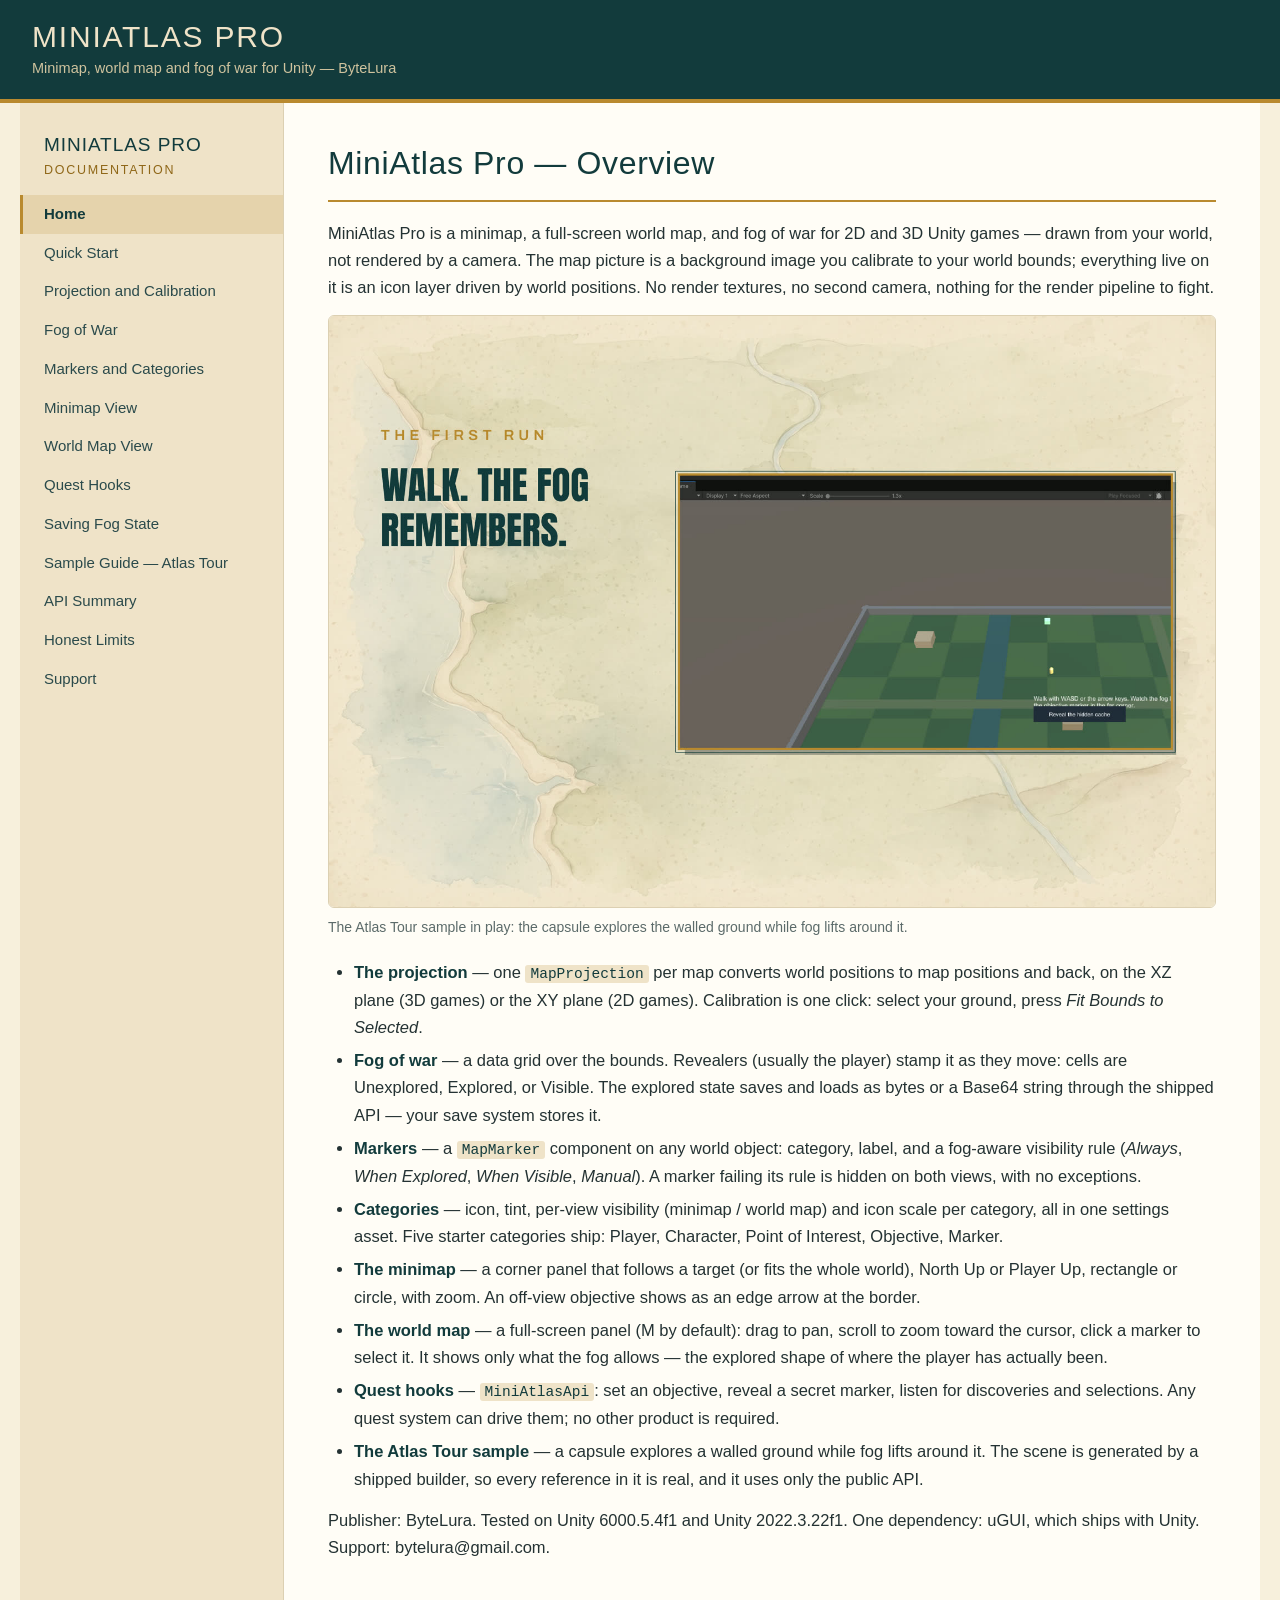
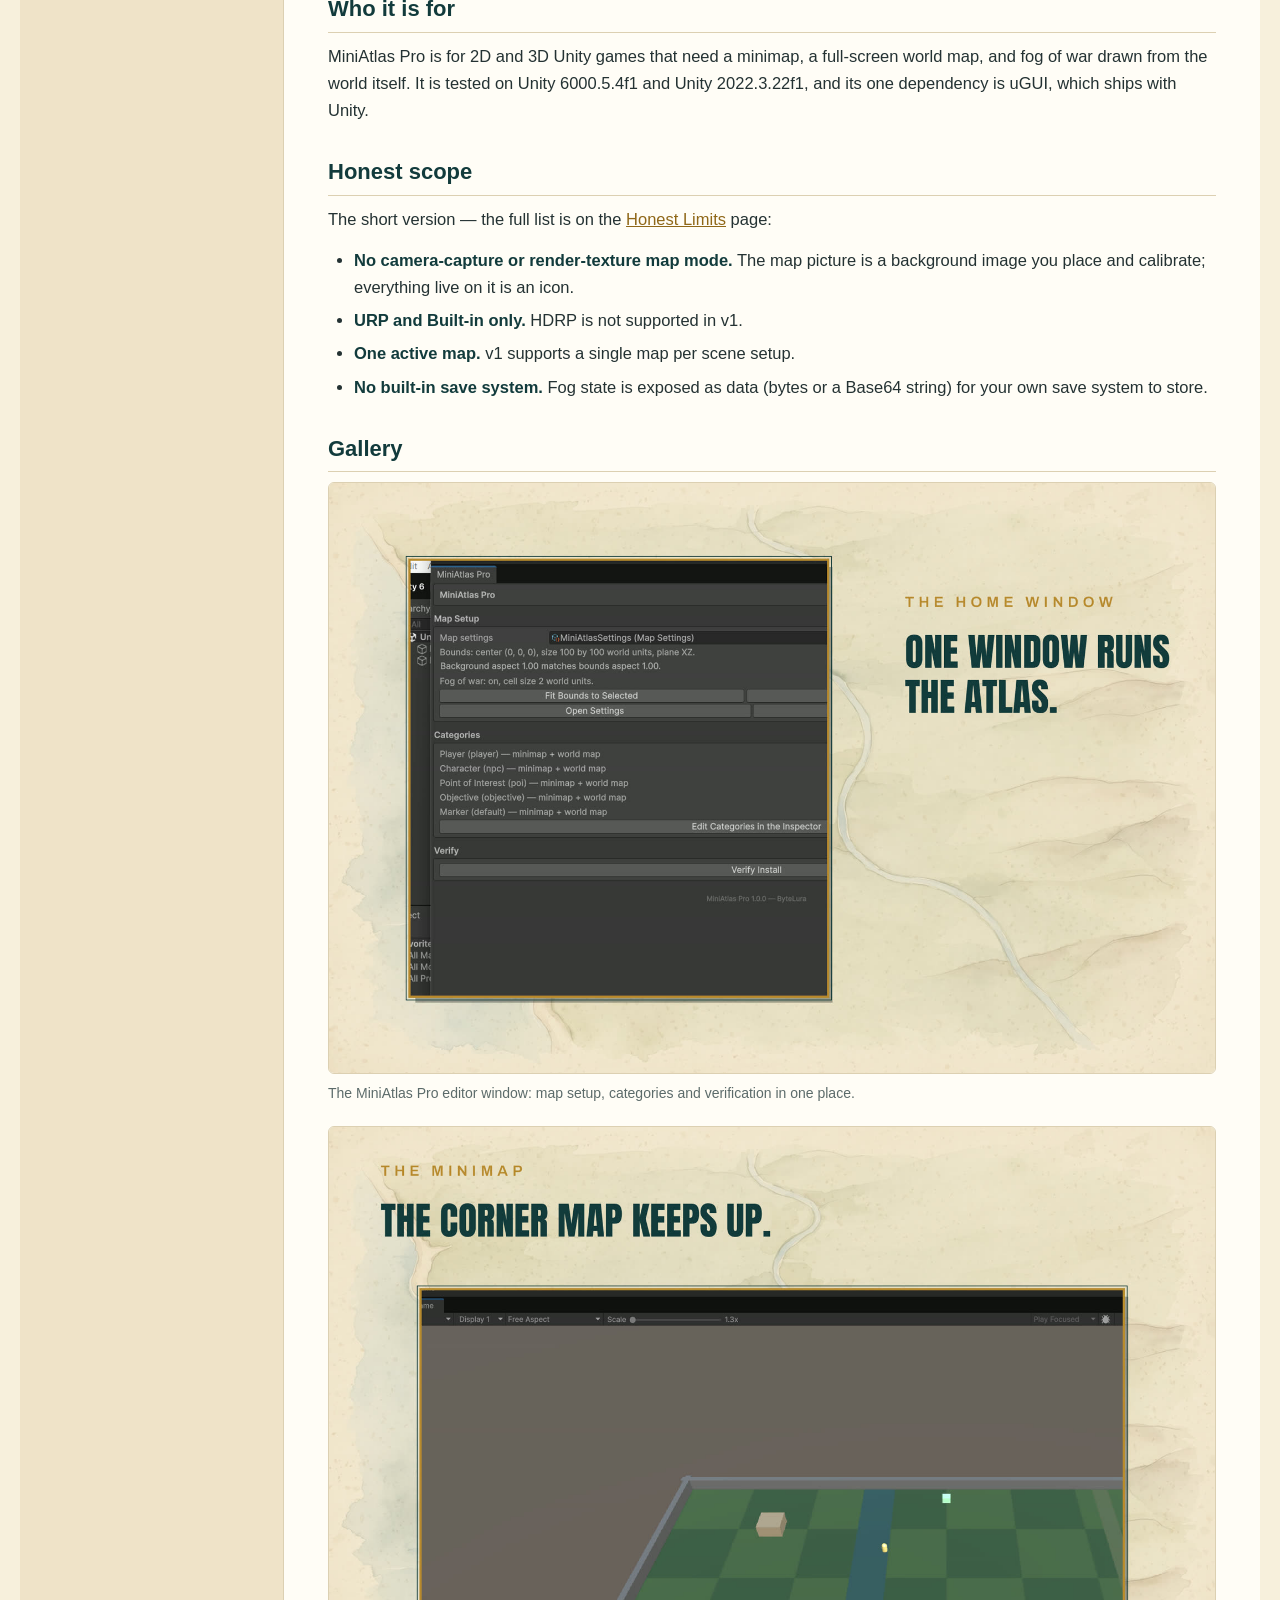
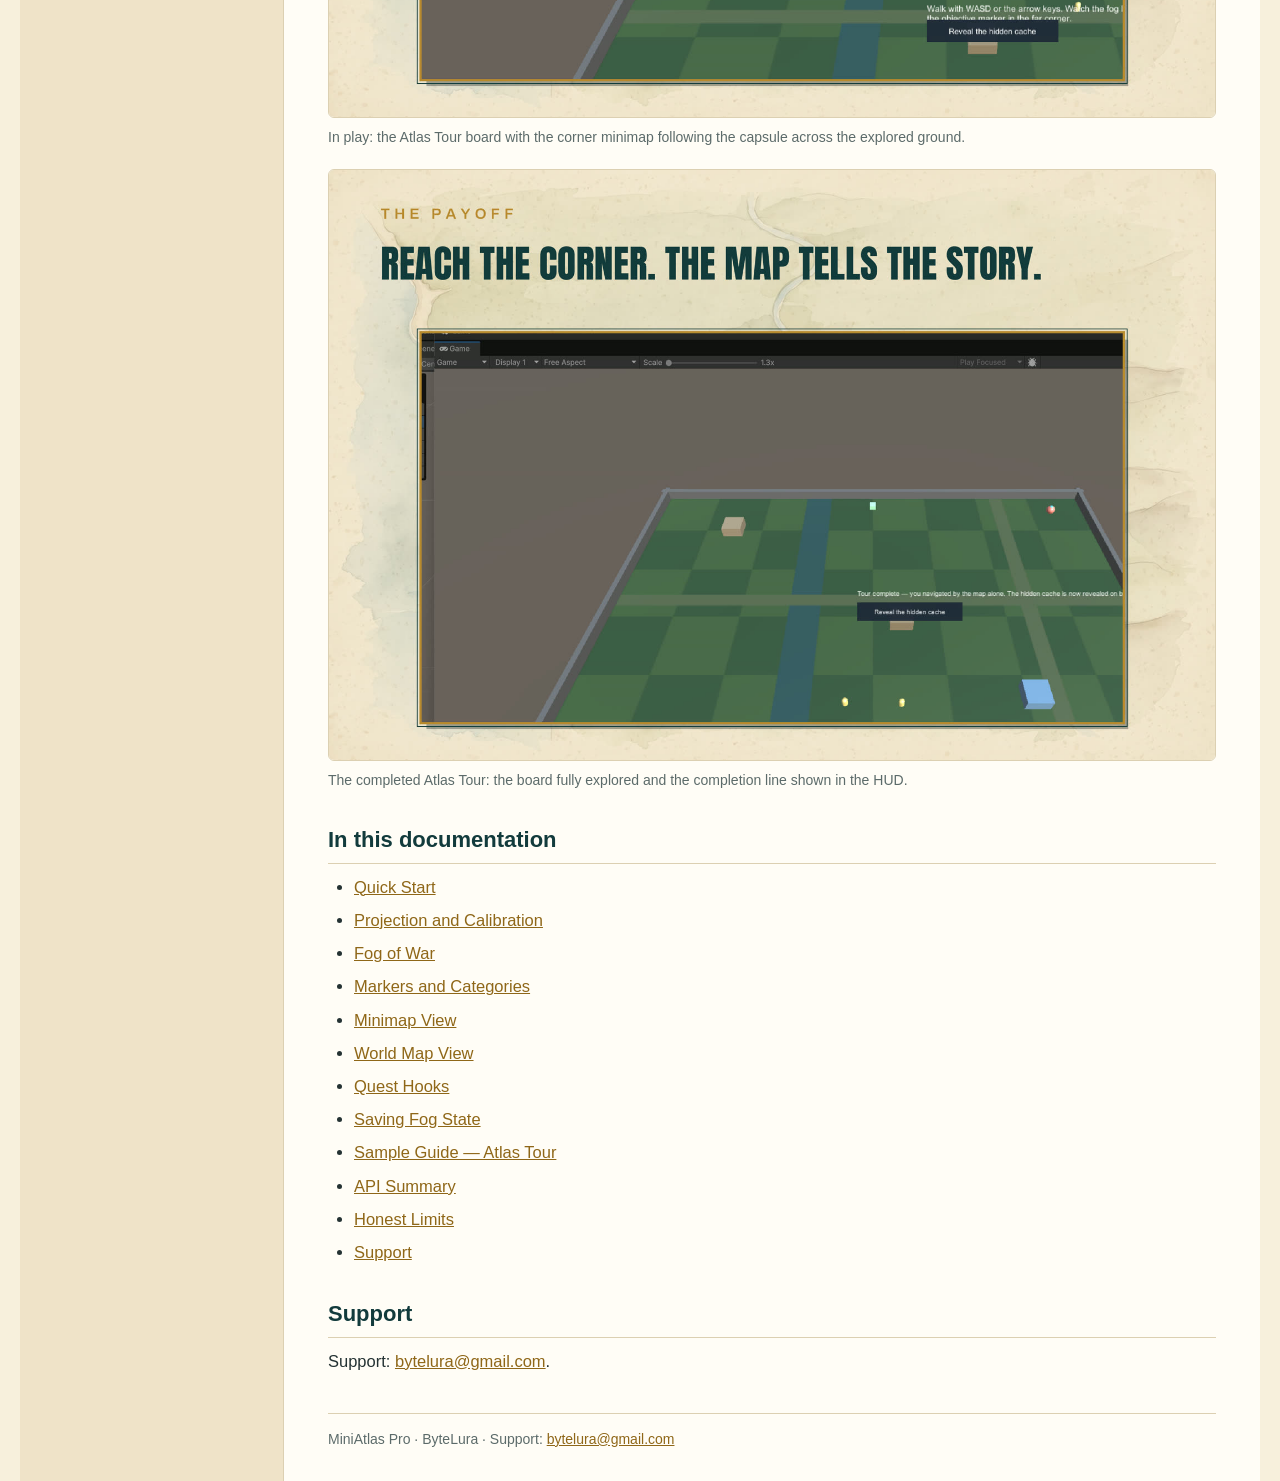
==== index.html @ b771d697 "ByteLura documentation site — initial publish" ====
<!DOCTYPE html>
<html lang="en">
<head>
<meta charset="utf-8">
<meta name="viewport" content="width=device-width, initial-scale=1">
<title>MiniAtlas Pro — Overview — MiniAtlas Pro Documentation · ByteLura</title>
<link rel="stylesheet" href="style.css">
</head>
<body>
<header class="site-header">
  <div class="site-name">MiniAtlas Pro</div>
  <div class="site-tag">Minimap, world map and fog of war for Unity — ByteLura</div>
</header>
<div class="layout">
<aside class="sidebar"><div class="side-title">MiniAtlas Pro</div><div class="side-sub">Documentation</div><nav><ul><li><a href="index.html" class="active">Home</a></li><li><a href="quick-start.html">Quick Start</a></li><li><a href="projection-and-calibration.html">Projection and Calibration</a></li><li><a href="fog-of-war.html">Fog of War</a></li><li><a href="markers-and-categories.html">Markers and Categories</a></li><li><a href="minimap-view.html">Minimap View</a></li><li><a href="world-map-view.html">World Map View</a></li><li><a href="quest-hooks.html">Quest Hooks</a></li><li><a href="saving-fog-state.html">Saving Fog State</a></li><li><a href="sample-guide.html">Sample Guide — Atlas Tour</a></li><li><a href="api-summary.html">API Summary</a></li><li><a href="honest-limits.html">Honest Limits</a></li><li><a href="support.html">Support</a></li></ul></nav></aside>
<main class="content">
<h1>MiniAtlas Pro — Overview</h1>
<p>MiniAtlas Pro is a minimap, a full-screen world map, and fog of war for 2D and 3D Unity games — drawn from your world, not rendered by a camera. The map picture is a background image you calibrate to your world bounds; everything live on it is an icon layer driven by world positions. No render textures, no second camera, nothing for the render pipeline to fight.</p>
<figure class="doc-hero"><img src="images/hero.jpg" alt="Atlas Tour sample in play, with fog lifting around the exploring capsule"><figcaption>The Atlas Tour sample in play: the capsule explores the walled ground while fog lifts around it.</figcaption></figure>
<ul><li><strong>The projection</strong> — one <code>MapProjection</code> per map converts world positions to map positions and back, on the XZ plane (3D games) or the XY plane (2D games). Calibration is one click: select your ground, press <em>Fit Bounds to Selected</em>.</li><li><strong>Fog of war</strong> — a data grid over the bounds. Revealers (usually the player) stamp it as they move: cells are Unexplored, Explored, or Visible. The explored state saves and loads as bytes or a Base64 string through the shipped API — your save system stores it.</li><li><strong>Markers</strong> — a <code>MapMarker</code> component on any world object: category, label, and a fog-aware visibility rule (<em>Always</em>, <em>When Explored</em>, <em>When Visible</em>, <em>Manual</em>). A marker failing its rule is hidden on both views, with no exceptions.</li><li><strong>Categories</strong> — icon, tint, per-view visibility (minimap / world map) and icon scale per category, all in one settings asset. Five starter categories ship: Player, Character, Point of Interest, Objective, Marker.</li><li><strong>The minimap</strong> — a corner panel that follows a target (or fits the whole world), North Up or Player Up, rectangle or circle, with zoom. An off-view objective shows as an edge arrow at the border.</li><li><strong>The world map</strong> — a full-screen panel (M by default): drag to pan, scroll to zoom toward the cursor, click a marker to select it. It shows only what the fog allows — the explored shape of where the player has actually been.</li><li><strong>Quest hooks</strong> — <code>MiniAtlasApi</code>: set an objective, reveal a secret marker, listen for discoveries and selections. Any quest system can drive them; no other product is required.</li><li><strong>The Atlas Tour sample</strong> — a capsule explores a walled ground while fog lifts around it. The scene is generated by a shipped builder, so every reference in it is real, and it uses only the public API.</li></ul>
<p>Publisher: ByteLura. Tested on Unity 6000.5.4f1 and Unity 2022.3.22f1. One dependency: uGUI, which ships with Unity. Support: bytelura@gmail.com.</p>
<h2>Who it is for</h2>
<p>MiniAtlas Pro is for 2D and 3D Unity games that need a minimap, a
full-screen world map, and fog of war drawn from the world itself. It is
tested on Unity 6000.5.4f1 and Unity 2022.3.22f1, and its one dependency
is uGUI, which ships with Unity.</p>
<h2>Honest scope</h2>
<p>The short version — the full list is on the
<a href="honest-limits.html">Honest Limits</a> page:</p>
<ul>
<li><strong>No camera-capture or render-texture map mode.</strong> The map
picture is a background image you place and calibrate; everything live on
it is an icon.</li>
<li><strong>URP and Built-in only.</strong> HDRP is not supported in v1.</li>
<li><strong>One active map.</strong> v1 supports a single map per scene
setup.</li>
<li><strong>No built-in save system.</strong> Fog state is exposed as data
(bytes or a Base64 string) for your own save system to store.</li>
</ul>
<h2>Gallery</h2>
<figure class="doc-shot"><img src="images/editor-welcome.jpg" alt="MiniAtlas Pro editor window showing map setup and categories"><figcaption>The MiniAtlas Pro editor window: map setup, categories and verification in one place.</figcaption></figure>
<figure class="doc-shot"><img src="images/game-minimap.jpg" alt="Atlas Tour in play with the corner minimap following the capsule"><figcaption>In play: the Atlas Tour board with the corner minimap following the capsule across the explored ground.</figcaption></figure>
<figure class="doc-shot"><img src="images/game-complete.jpg" alt="Completed Atlas Tour with the full board explored"><figcaption>The completed Atlas Tour: the board fully explored and the completion line shown in the HUD.</figcaption></figure>
<h2>In this documentation</h2>
<ul><li><a href="quick-start.html">Quick Start</a></li><li><a href="projection-and-calibration.html">Projection and Calibration</a></li><li><a href="fog-of-war.html">Fog of War</a></li><li><a href="markers-and-categories.html">Markers and Categories</a></li><li><a href="minimap-view.html">Minimap View</a></li><li><a href="world-map-view.html">World Map View</a></li><li><a href="quest-hooks.html">Quest Hooks</a></li><li><a href="saving-fog-state.html">Saving Fog State</a></li><li><a href="sample-guide.html">Sample Guide — Atlas Tour</a></li><li><a href="api-summary.html">API Summary</a></li><li><a href="honest-limits.html">Honest Limits</a></li><li><a href="support.html">Support</a></li></ul>
<h2>Support</h2>
<p>Support: <a href="mailto:bytelura@gmail.com">bytelura@gmail.com</a>.</p>

<footer class="site-footer">MiniAtlas Pro · ByteLura · Support: <a href="mailto:bytelura@gmail.com">bytelura@gmail.com</a></footer>
</main>
</div>
</body>
</html>
---- style.css ----
/* MiniAtlas Pro — documentation site
   Identity: parchment #EFE3C8 · deep ink-teal #123B3C · brass #B98A2F */

:root {
  --parchment: #EFE3C8;
  --parchment-soft: #F7F0DC;
  --ink: #123B3C;
  --ink-soft: #2A4A4B;
  --brass: #B98A2F;
  --brass-dark: #8F6718;
  --paper: #FFFDF6;
  --text: #243233;
  --muted: #5C6B6A;
  --rule: #DCD0B2;
}

* { box-sizing: border-box; }

html { -webkit-text-size-adjust: 100%; }

body {
  margin: 0;
  background: var(--parchment-soft);
  color: var(--text);
  font-family: "Segoe UI", "Helvetica Neue", Arial, sans-serif;
  font-size: 16.5px;
  line-height: 1.65;
}

/* ---------- header ---------- */

.site-header {
  background: var(--ink);
  color: var(--parchment);
  padding: 20px 32px 18px;
  border-bottom: 4px solid var(--brass);
}

.site-name {
  font-family: Anton, "Arial Narrow", "Segoe UI", sans-serif;
  font-size: 30px;
  letter-spacing: 0.06em;
  text-transform: uppercase;
  line-height: 1.1;
}

.site-tag { font-size: 14.5px; color: #CFC39E; margin-top: 4px; }

/* ---------- layout ---------- */

.layout {
  display: flex;
  align-items: stretch;
  max-width: 1240px;
  margin: 0 auto;
}

/* ---------- sidebar ---------- */

.sidebar {
  flex: 0 0 264px;
  background: var(--parchment);
  border-right: 1px solid var(--rule);
  padding: 26px 0 40px;
}

.side-title {
  font-family: Anton, "Arial Narrow", "Segoe UI", sans-serif;
  font-size: 19px;
  letter-spacing: 0.05em;
  text-transform: uppercase;
  color: var(--ink);
  padding: 0 24px;
}

.side-sub {
  font-size: 12.5px;
  letter-spacing: 0.14em;
  text-transform: uppercase;
  color: var(--brass-dark);
  padding: 0 24px 14px;
}

.sidebar nav ul { list-style: none; margin: 0; padding: 0; }

.sidebar nav a {
  display: block;
  padding: 7px 24px 7px 21px;
  color: var(--ink-soft);
  text-decoration: none;
  font-size: 15px;
  border-left: 3px solid transparent;
}

.sidebar nav a:hover { background: rgba(185, 138, 47, 0.14); color: var(--ink); }

.sidebar nav a.active {
  border-left-color: var(--brass);
  background: rgba(185, 138, 47, 0.18);
  color: var(--ink);
  font-weight: 600;
}

/* ---------- content ---------- */

.content {
  flex: 1 1 auto;
  min-width: 0;
  background: var(--paper);
  padding: 34px 44px 30px;
}

.content h1 {
  font-family: Anton, "Arial Narrow", "Segoe UI", sans-serif;
  font-weight: 400;
  font-size: 32px;
  letter-spacing: 0.02em;
  color: var(--ink);
  margin: 0 0 18px;
  padding-bottom: 10px;
  border-bottom: 2px solid var(--brass);
}

.content h2 {
  font-size: 22px;
  color: var(--ink);
  margin: 30px 0 10px;
  padding-bottom: 4px;
  border-bottom: 1px solid var(--rule);
}

.content h3 { font-size: 18px; color: var(--ink); margin: 22px 0 8px; }

.content p { margin: 0 0 14px; }

.content a { color: var(--brass-dark); }

.content ul, .content ol { margin: 0 0 14px; padding-left: 26px; }
.content li { margin-bottom: 6px; }
.content li > ul, .content li > ol { margin-top: 6px; margin-bottom: 2px; }

.content strong { color: var(--ink); }

/* ---------- code ---------- */

.content code {
  font-family: Consolas, "Cascadia Mono", "Courier New", monospace;
  font-size: 0.88em;
  background: var(--parchment);
  color: var(--ink);
  padding: 1px 5px;
  border-radius: 3px;
}

.content pre {
  background: var(--ink);
  border-left: 4px solid var(--brass);
  border-radius: 4px;
  padding: 16px 18px;
  overflow-x: auto;
  margin: 0 0 16px;
}

.content pre code {
  background: transparent;
  color: var(--parchment);
  padding: 0;
  font-size: 14px;
  line-height: 1.55;
  white-space: pre;
}

/* ---------- tables ---------- */

.content table {
  border-collapse: collapse;
  width: 100%;
  margin: 0 0 18px;
  font-size: 15.5px;
}

.content th {
  background: var(--ink);
  color: var(--parchment);
  text-align: left;
  font-weight: 600;
  padding: 8px 12px;
}

.content td {
  padding: 8px 12px;
  border-bottom: 1px solid var(--rule);
  vertical-align: top;
}

.content tbody tr:nth-child(even) td { background: var(--parchment-soft); }

/* ---------- footer ---------- */

.site-footer {
  margin-top: 38px;
  padding-top: 14px;
  border-top: 1px solid var(--rule);
  font-size: 14px;
  color: var(--muted);
}

.site-footer a { color: var(--brass-dark); }

/* ---------- documentation images ---------- */

.doc-hero, .doc-shot { margin: 0 0 20px; }

.doc-hero img, .doc-shot img {
  display: block;
  max-width: 100%;
  height: auto;
  border: 1px solid var(--rule);
  border-radius: 6px;
}

.doc-hero figcaption, .doc-shot figcaption {
  font-size: 14px;
  color: var(--muted);
  margin-top: 8px;
}

/* ---------- narrow screens ---------- */

@media (max-width: 860px) {
  .layout { flex-direction: column; }
  .sidebar {
    flex: none;
    border-right: none;
    border-bottom: 1px solid var(--rule);
    padding: 18px 0 14px;
  }
  .sidebar nav ul { display: flex; flex-wrap: wrap; padding: 0 12px; }
  .sidebar nav a {
    padding: 5px 10px;
    border-left: none;
    border-bottom: 2px solid transparent;
    font-size: 14px;
  }
  .sidebar nav a.active { border-bottom-color: var(--brass); background: transparent; }
  .content { padding: 24px 20px 22px; }
  .site-header { padding: 16px 20px 14px; }
  .site-name { font-size: 25px; }
  .content h1 { font-size: 26px; }
  .content table { font-size: 14px; }
}
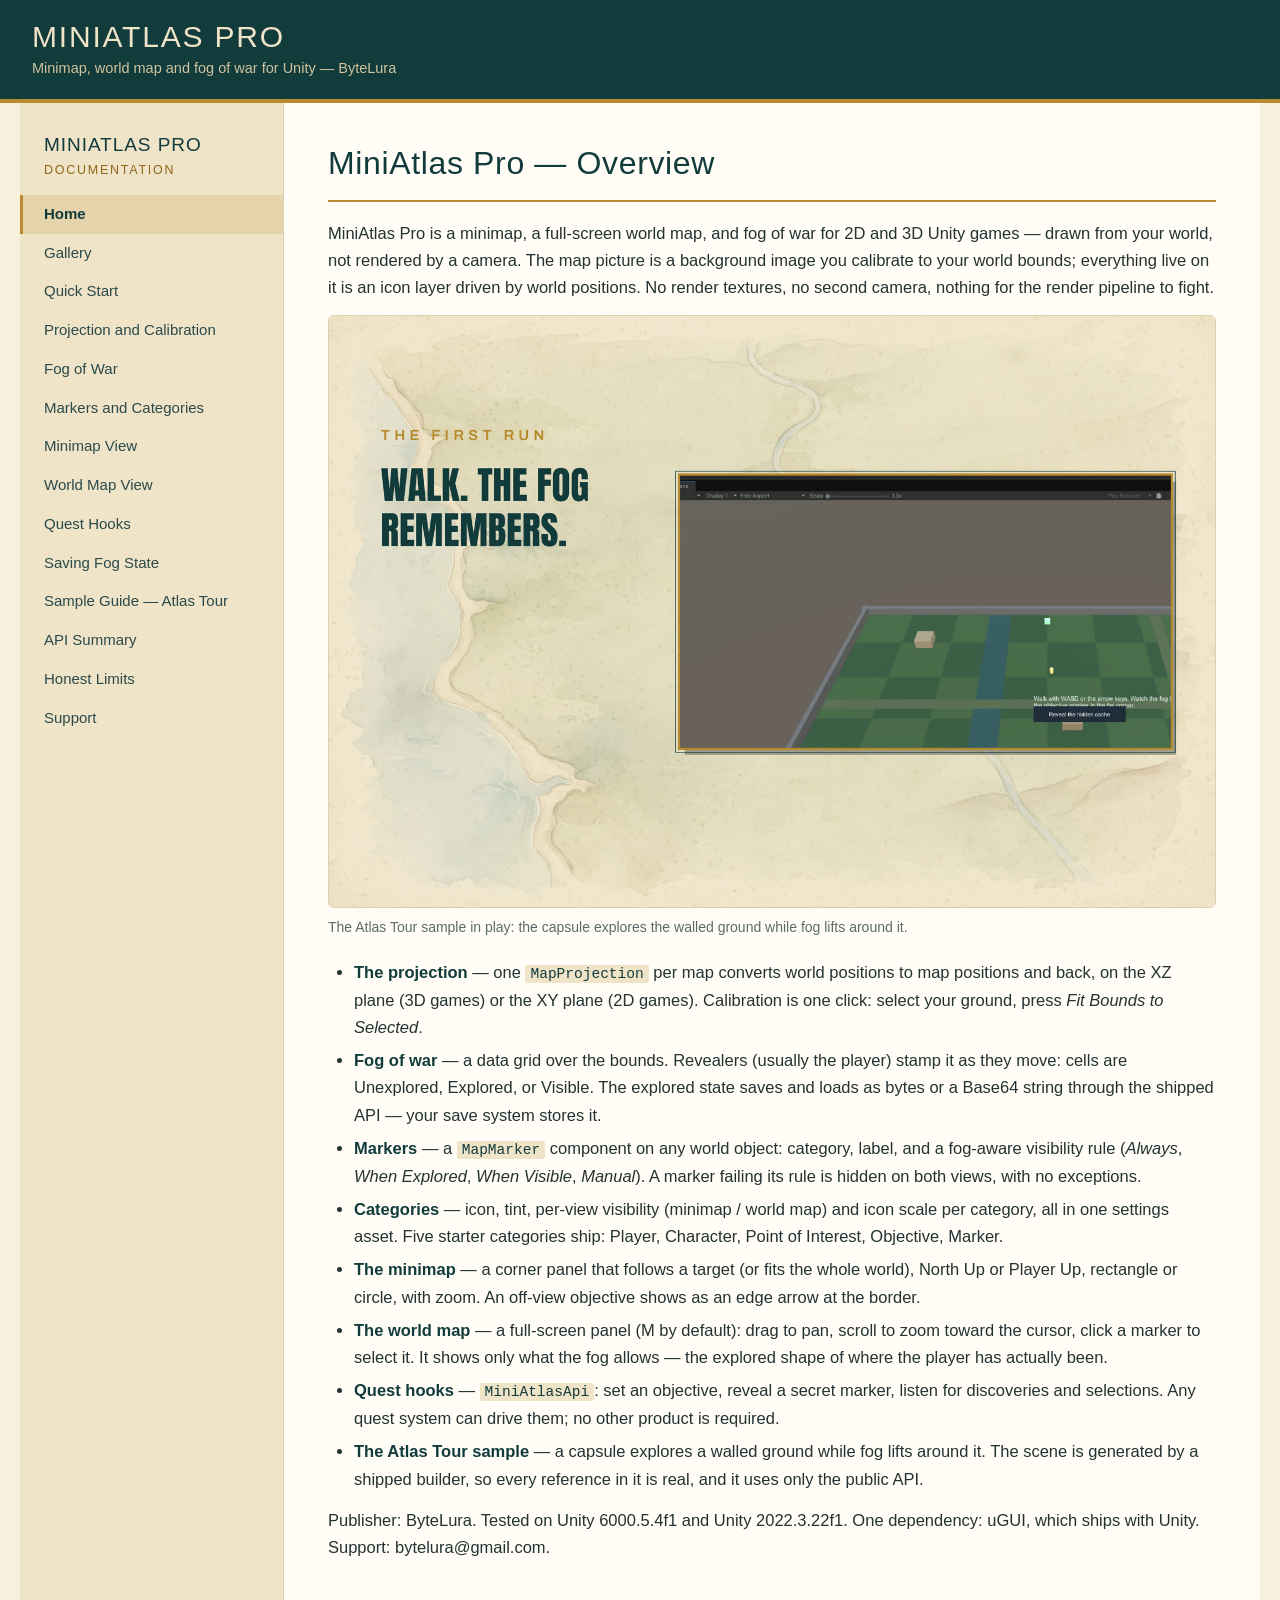
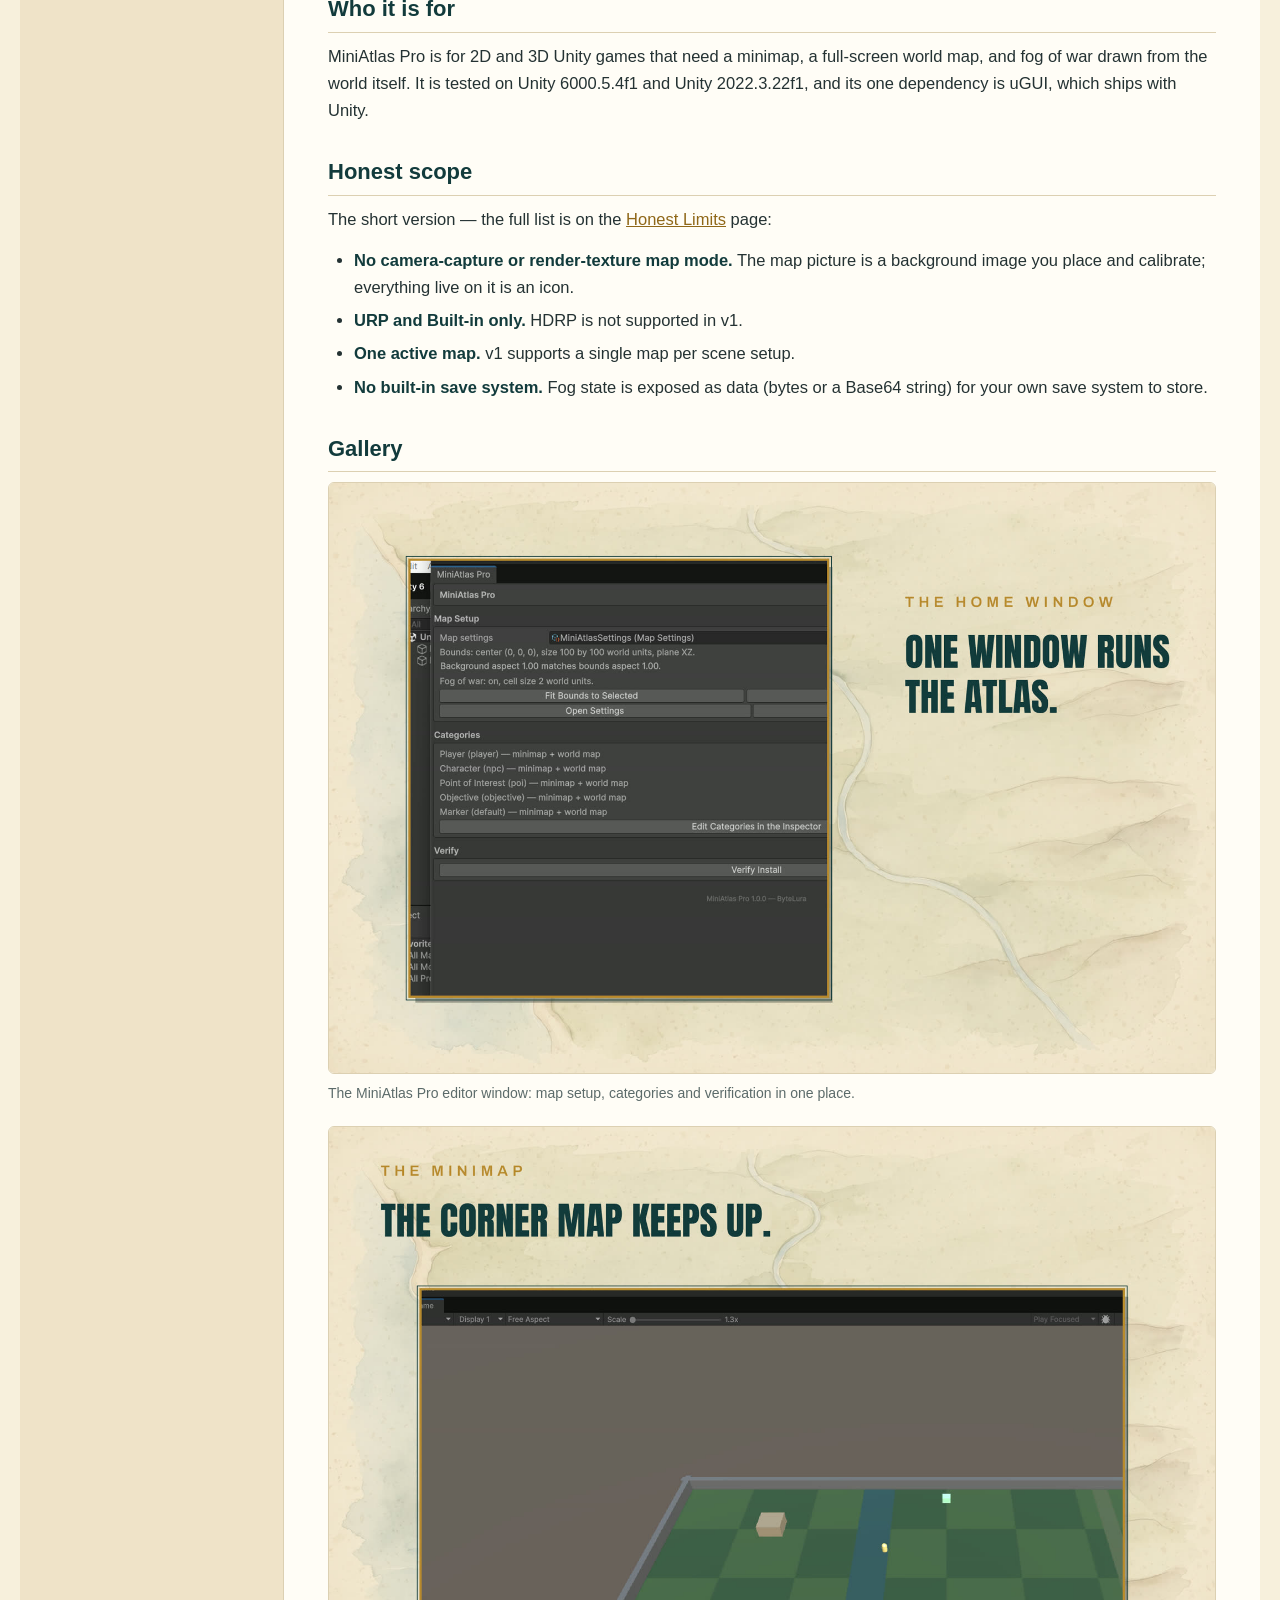
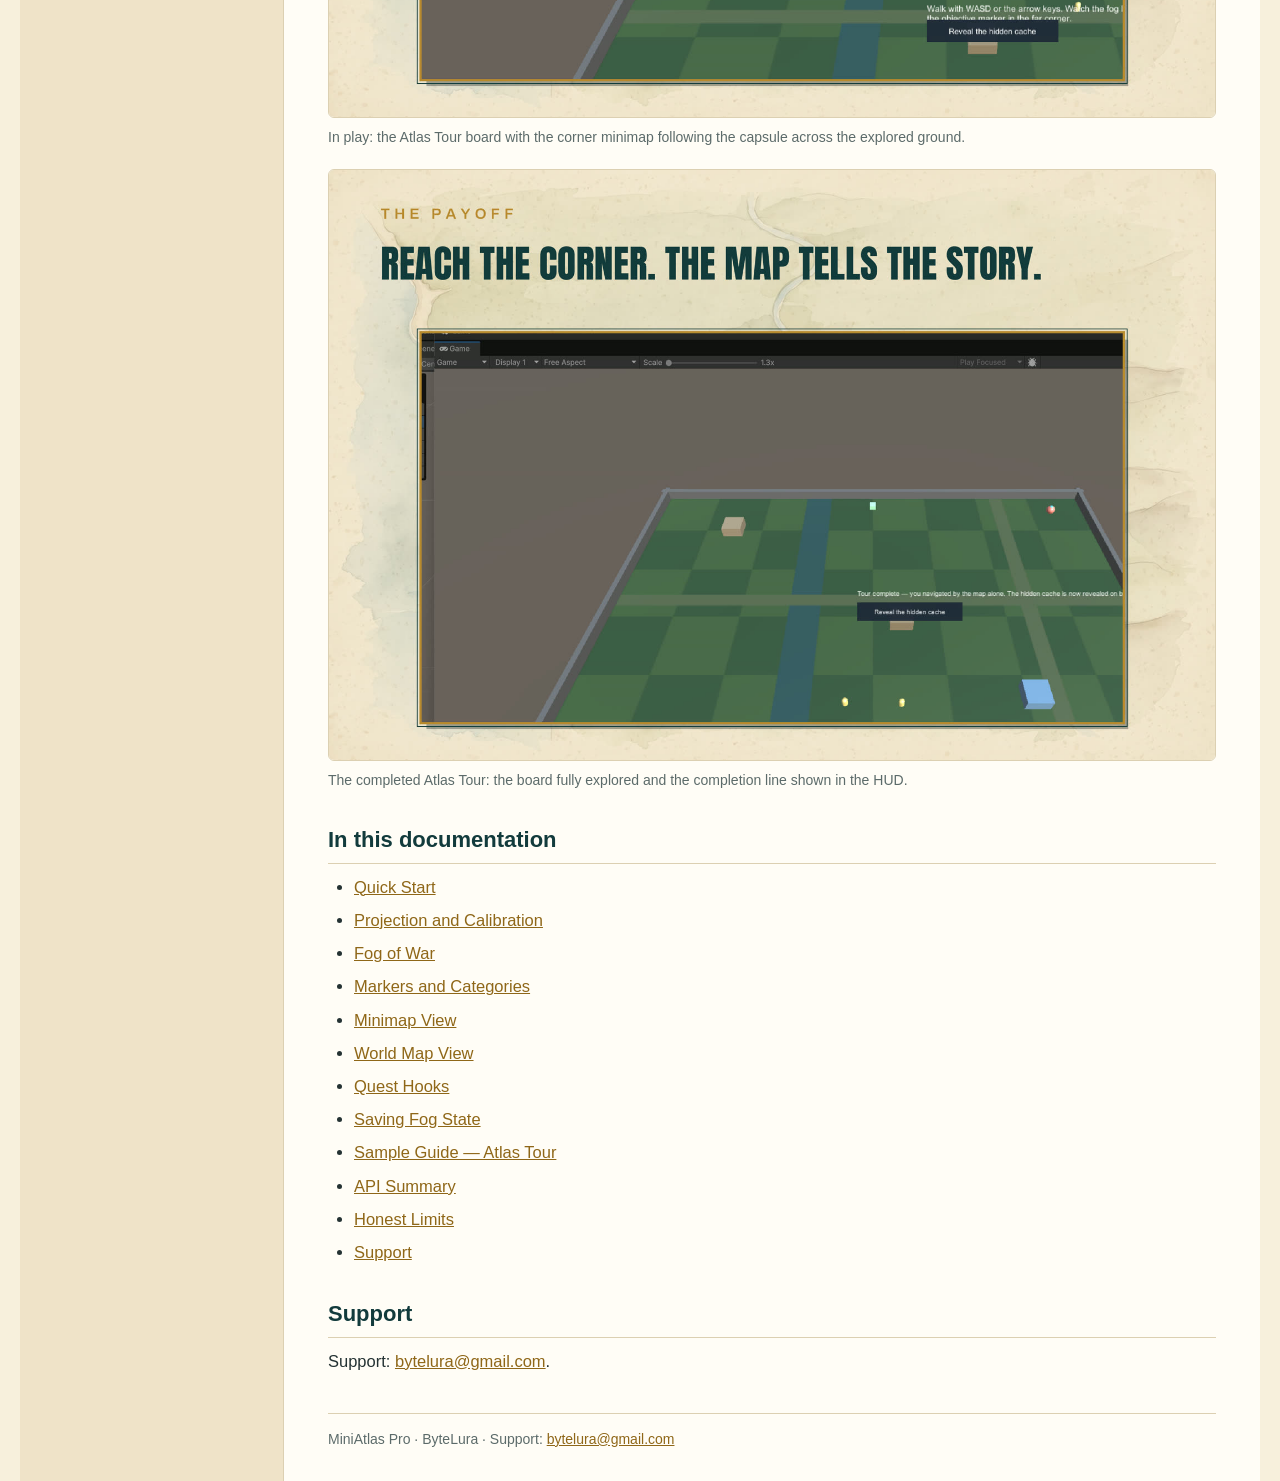
==== commit fd41552a: "Add Gallery page with all 15 showcase finals New gallery.html with the 15 review-cleared showcase im" ====
--- a/index.html
+++ b/index.html
@@ -12,7 +12,7 @@
   <div class="site-tag">Minimap, world map and fog of war for Unity — ByteLura</div>
 </header>
 <div class="layout">
-<aside class="sidebar"><div class="side-title">MiniAtlas Pro</div><div class="side-sub">Documentation</div><nav><ul><li><a href="index.html" class="active">Home</a></li><li><a href="quick-start.html">Quick Start</a></li><li><a href="projection-and-calibration.html">Projection and Calibration</a></li><li><a href="fog-of-war.html">Fog of War</a></li><li><a href="markers-and-categories.html">Markers and Categories</a></li><li><a href="minimap-view.html">Minimap View</a></li><li><a href="world-map-view.html">World Map View</a></li><li><a href="quest-hooks.html">Quest Hooks</a></li><li><a href="saving-fog-state.html">Saving Fog State</a></li><li><a href="sample-guide.html">Sample Guide — Atlas Tour</a></li><li><a href="api-summary.html">API Summary</a></li><li><a href="honest-limits.html">Honest Limits</a></li><li><a href="support.html">Support</a></li></ul></nav></aside>
+<aside class="sidebar"><div class="side-title">MiniAtlas Pro</div><div class="side-sub">Documentation</div><nav><ul><li><a href="index.html" class="active">Home</a></li><li><a href="gallery.html">Gallery</a></li><li><a href="quick-start.html">Quick Start</a></li><li><a href="projection-and-calibration.html">Projection and Calibration</a></li><li><a href="fog-of-war.html">Fog of War</a></li><li><a href="markers-and-categories.html">Markers and Categories</a></li><li><a href="minimap-view.html">Minimap View</a></li><li><a href="world-map-view.html">World Map View</a></li><li><a href="quest-hooks.html">Quest Hooks</a></li><li><a href="saving-fog-state.html">Saving Fog State</a></li><li><a href="sample-guide.html">Sample Guide — Atlas Tour</a></li><li><a href="api-summary.html">API Summary</a></li><li><a href="honest-limits.html">Honest Limits</a></li><li><a href="support.html">Support</a></li></ul></nav></aside>
 <main class="content">
 <h1>MiniAtlas Pro — Overview</h1>
 <p>MiniAtlas Pro is a minimap, a full-screen world map, and fog of war for 2D and 3D Unity games — drawn from your world, not rendered by a camera. The map picture is a background image you calibrate to your world bounds; everything live on it is an icon layer driven by world positions. No render textures, no second camera, nothing for the render pipeline to fight.</p>
